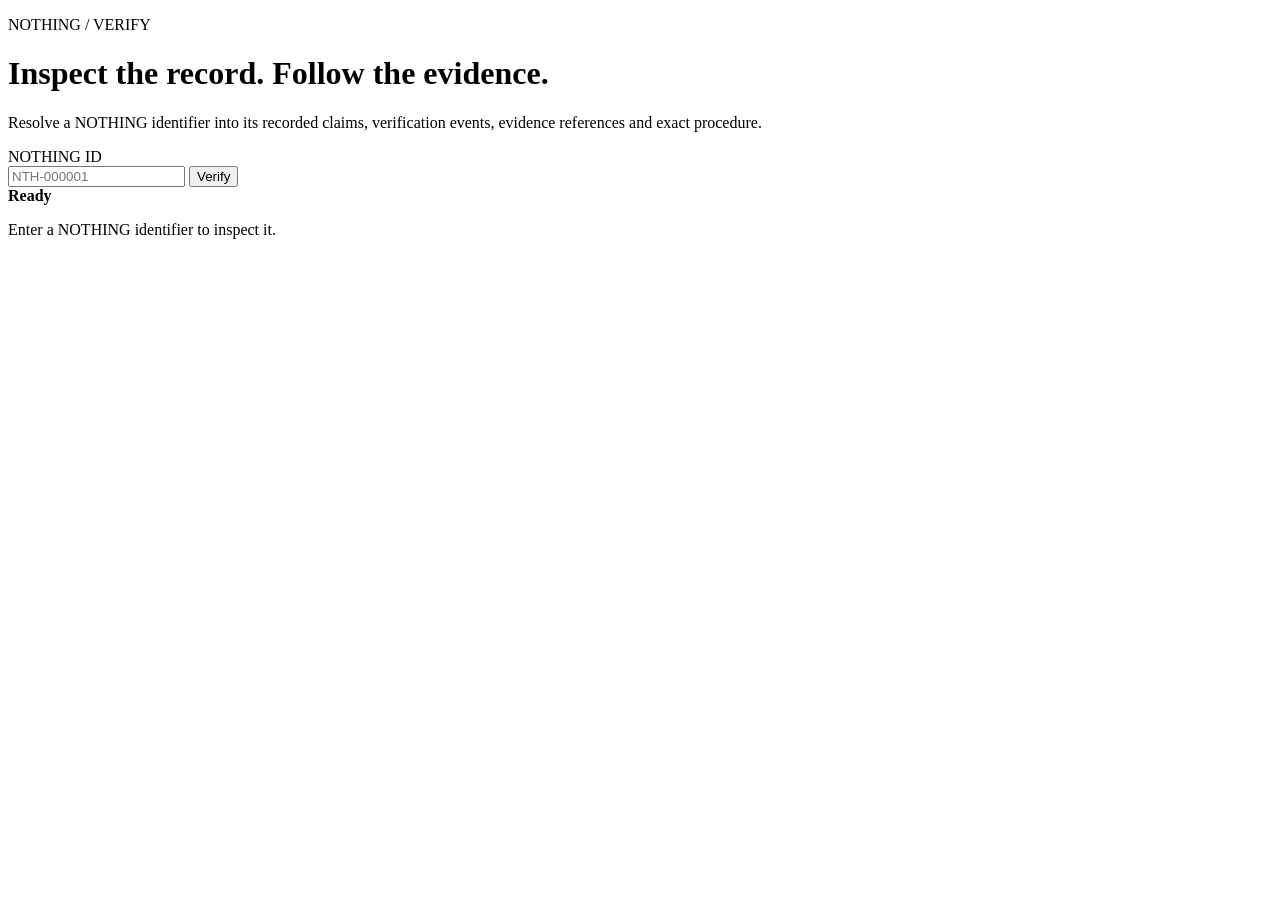
==== web/index.html @ 7332b3de "Add Verify Web index.html" ====
<!doctype html>
<html lang="en">
<head>
  <meta charset="utf-8">
  <meta name="viewport" content="width=device-width,initial-scale=1">
  <meta name="description" content="NOTHING public identity verification">
  <title>NOTHING Verify</title>
  <link rel="stylesheet" href="./styles.css">
</head>
<body>
  <main class="shell">
    <header class="hero">
      <p class="eyebrow">NOTHING / VERIFY</p>
      <h1>Inspect the record. Follow the evidence.</h1>
      <p class="lead">
        Resolve a NOTHING identifier into its recorded claims, verification events,
        evidence references and exact procedure.
      </p>
      <form id="lookup-form" class="lookup" autocomplete="off">
        <label for="nothing-id">NOTHING ID</label>
        <div class="lookup-row">
          <input id="nothing-id" name="nothing-id" inputmode="text"
                 pattern="NTH-[0-9]{6}" maxlength="10"
                 placeholder="NTH-000001" required>
          <button type="submit">Verify</button>
        </div>
        <p id="lookup-error" class="error" role="alert" hidden></p>
      </form>
    </header>

    <section id="status" class="status" aria-live="polite">
      <div class="status-dot"></div>
      <div>
        <strong id="status-title">Ready</strong>
        <p id="status-detail">Enter a NOTHING identifier to inspect it.</p>
      </div>
    </section>

    <section id="record" class="record" hidden>
      <div class="record-head">
        <div>
          <p class="eyebrow">IDENTITY RECORD</p>
          <h2 id="record-id"></h2>
          <p id="record-subject"></p>
        </div>
        <span id="record-revocation" class="badge"></span>
      </div>

      <div class="grid">
        <section class="card">
          <h3>Claims</h3>
          <div id="claims"></div>
        </section>
        <section class="card">
          <h3>Verification</h3>
          <div id="verification"></div>
        </section>
      </div>

      <section class="card">
        <h3>Evidence &amp; Procedure</h3>
        <div id="evidence"></div>
      </section>

      <footer class="record-foot">
        <span id="meta"></span>
      </footer>
    </section>
  </main>
  <script type="module" src="./app.js"></script>
</body>
</html>
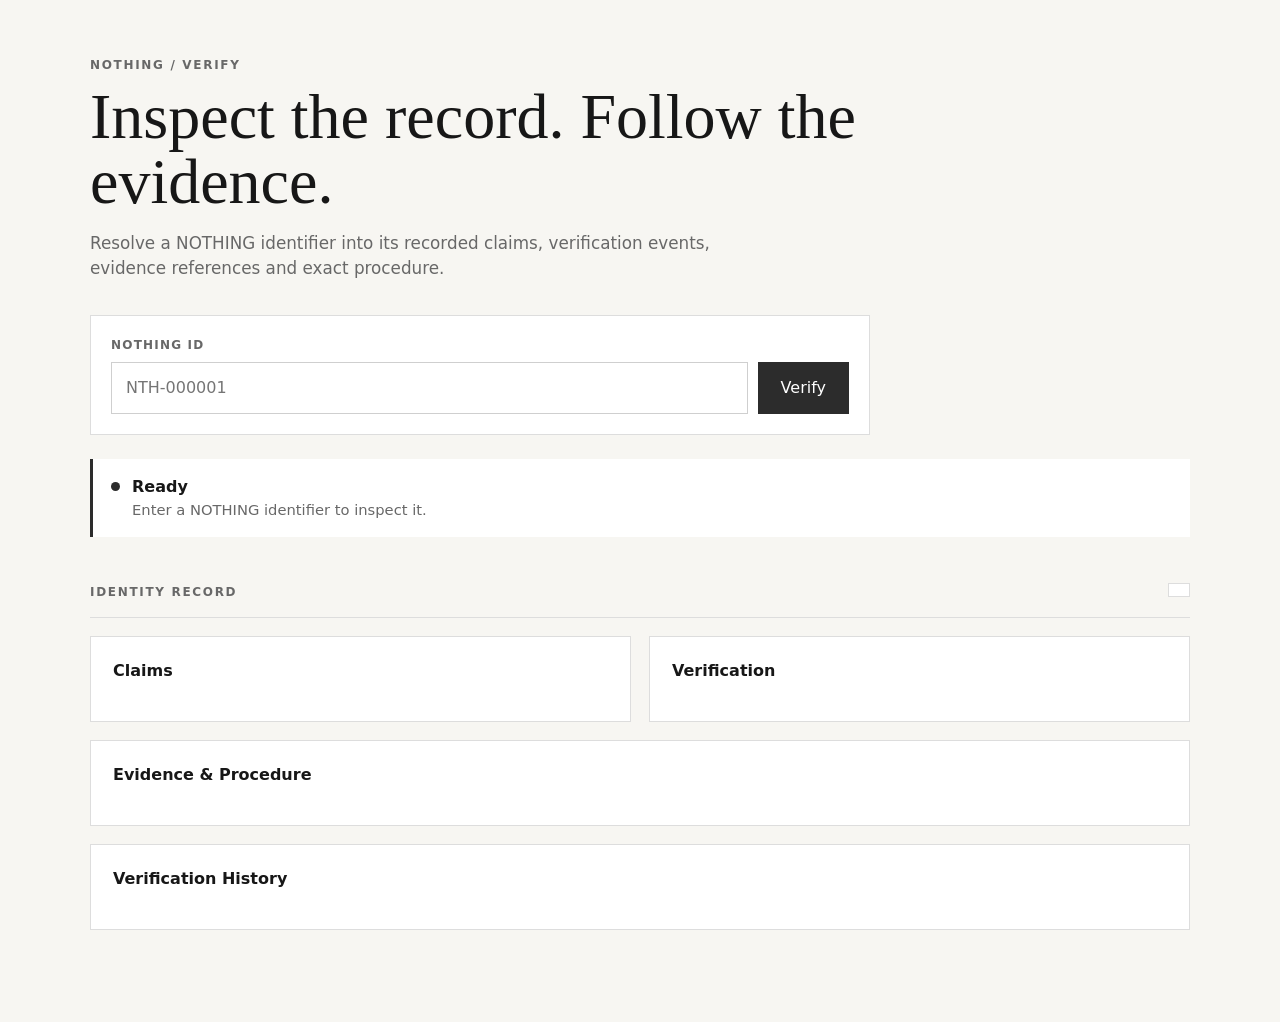
==== commit 928adbab: "Add verification history panel to Verify Web" ====
--- a/web/index.html
+++ b/web/index.html
@@ -62,6 +62,11 @@
         <div id="evidence"></div>
       </section>
 
+      <section class="card">
+        <h3>Verification History</h3>
+        <div id="timeline"></div>
+      </section>
+
       <footer class="record-foot">
         <span id="meta"></span>
       </footer>
--- a/web/styles.css
+++ b/web/styles.css
@@ -0,0 +1,57 @@
+:root {
+  color-scheme: light;
+  --ink: #171717;
+  --muted: #686868;
+  --line: #dddddd;
+  --paper: #f7f6f2;
+  --card: #ffffff;
+  --accent: #2c2c2c;
+  --danger: #7b2626;
+}
+* { box-sizing: border-box; }
+html, body { margin: 0; padding: 0; }
+body {
+  font-family: Inter, ui-sans-serif, system-ui, -apple-system, BlinkMacSystemFont,
+    "Segoe UI", sans-serif;
+  color: var(--ink);
+  background: var(--paper);
+  line-height: 1.5;
+}
+button, input { font: inherit; }
+.shell { width: min(1100px, calc(100% - 32px)); margin: 0 auto; padding: 56px 0 72px; }
+.hero { max-width: 780px; }
+.eyebrow { margin: 0 0 10px; font-size: .75rem; letter-spacing: .14em; font-weight: 700; color: var(--muted); }
+h1, h2, h3, p { margin-top: 0; }
+h1 { margin-bottom: 16px; font-family: Georgia, "Times New Roman", serif; font-size: clamp(2.4rem, 5vw, 4.6rem); line-height: 1.02; font-weight: 500; }
+.lead { max-width: 680px; color: var(--muted); font-size: 1.05rem; }
+.lookup { margin-top: 34px; padding: 20px; border: 1px solid var(--line); background: var(--card); }
+.lookup label { display: block; margin-bottom: 8px; font-size: .75rem; letter-spacing: .1em; font-weight: 700; color: var(--muted); }
+.lookup-row { display: flex; gap: 10px; }
+.lookup input { flex: 1; min-width: 0; padding: 13px 14px; border: 1px solid #cfcfcf; background: #fff; color: var(--ink); }
+.lookup input:focus { outline: 2px solid #bdbdbd; outline-offset: 1px; }
+.lookup button { padding: 13px 22px; border: 1px solid var(--accent); background: var(--accent); color: #fff; cursor: pointer; }
+.error { margin: 10px 0 0; color: var(--danger); font-size: .9rem; }
+.status { display: flex; gap: 12px; align-items: flex-start; margin: 24px 0; padding: 16px 18px; border-left: 3px solid var(--accent); background: #fff; }
+.status p { margin-bottom: 0; color: var(--muted); font-size: .92rem; }
+.status-dot { width: 9px; height: 9px; margin-top: 7px; border-radius: 50%; background: var(--accent); flex: 0 0 auto; }
+.record { display: grid; gap: 18px; }
+.record-head { display: flex; justify-content: space-between; gap: 20px; align-items: flex-start; padding: 22px 0 6px; border-bottom: 1px solid var(--line); }
+.record-head h2 { margin-bottom: 4px; font-family: Georgia, "Times New Roman", serif; font-size: 2rem; font-weight: 500; }
+.record-head p:last-child { margin-bottom: 0; color: var(--muted); }
+.badge { padding: 6px 10px; border: 1px solid var(--line); background: #fff; font-size: .76rem; letter-spacing: .04em; }
+.grid { display: grid; grid-template-columns: 1fr 1fr; gap: 18px; }
+.card { padding: 22px; border: 1px solid var(--line); background: var(--card); }
+.card h3 { margin-bottom: 16px; font-size: 1rem; }
+.item { padding: 16px 0; border-top: 1px solid #ededed; }
+.item:first-child { padding-top: 0; border-top: 0; }
+.item-title { margin-bottom: 6px; font-weight: 700; }
+.item-muted { color: var(--muted); font-size: .9rem; }
+.chip-row { display: flex; flex-wrap: wrap; gap: 7px; margin-top: 10px; }
+.chip { padding: 4px 8px; border: 1px solid var(--line); background: #fafafa; font-size: .78rem; }
+.record-foot { padding-top: 2px; color: var(--muted); font-size: .78rem; }
+@media (max-width: 780px) {
+  .shell { padding-top: 36px; }
+  .lookup-row { flex-direction: column; }
+  .grid { grid-template-columns: 1fr; }
+  .record-head { flex-direction: column; }
+}
